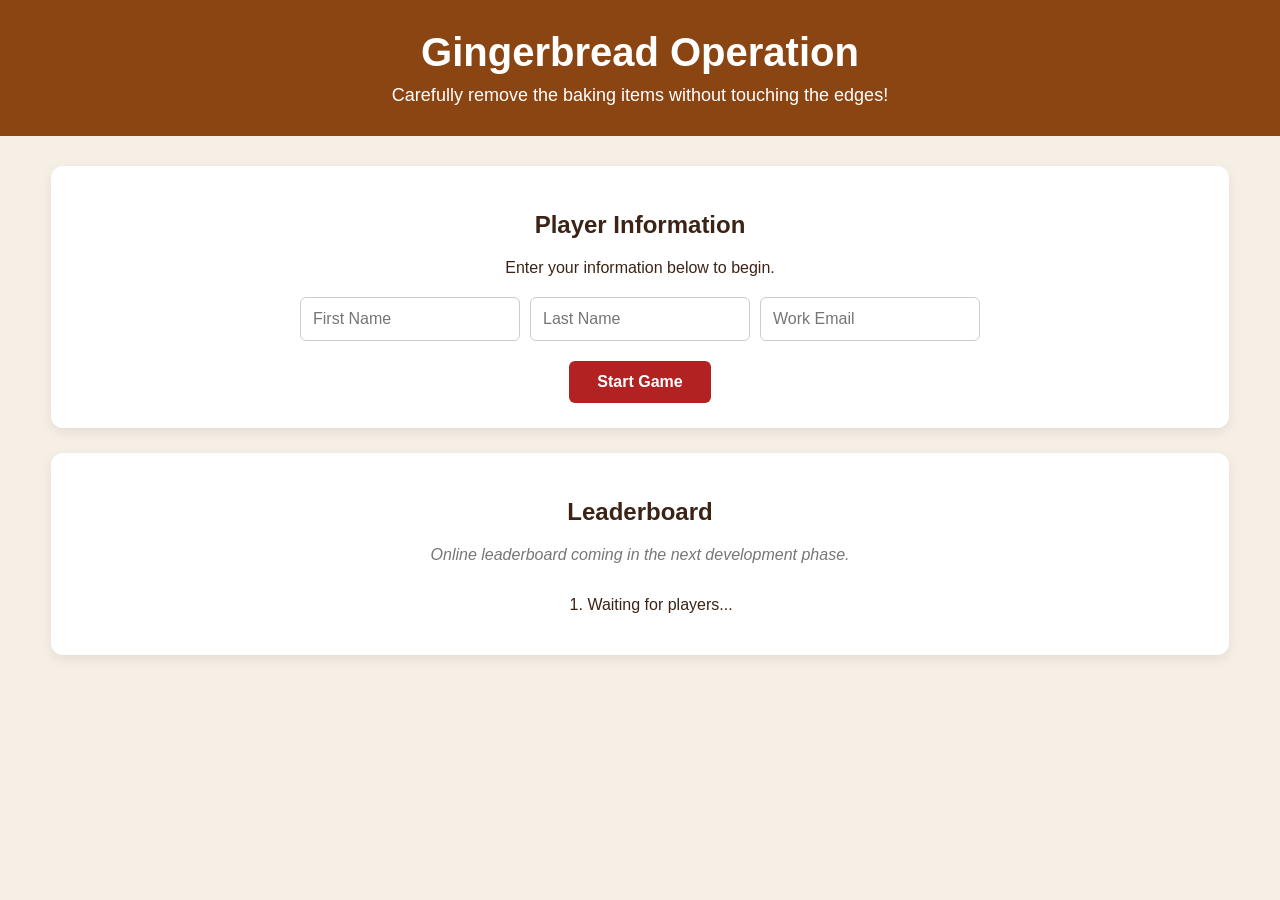
==== index.html @ 8aac6024 "Complete first working game object" ====
<!DOCTYPE html>
<html lang="en">

<head>
    <meta charset="UTF-8">
    <meta name="viewport" content="width=device-width, initial-scale=1.0">

    <title>Gingerbread Operation</title>

    <link rel="stylesheet" href="style.css">
</head>

<body>

    <header>
        <h1>Gingerbread Operation</h1>
        <p>
            Carefully remove the baking items without touching the edges!
        </p>
    </header>


    <main>

        <!-- =========================
             PLAYER INFORMATION
        ========================== -->

        <section id="player-section">

            <h2>Player Information</h2>

            <p>
                Enter your information below to begin.
            </p>

            <div class="player-fields">

                <input
                    type="text"
                    id="first-name"
                    placeholder="First Name"
                    autocomplete="given-name"
                >

                <input
                    type="text"
                    id="last-name"
                    placeholder="Last Name"
                    autocomplete="family-name"
                >

                <input
                    type="email"
                    id="work-email"
                    placeholder="Work Email"
                    autocomplete="email"
                >

            </div>

            <button id="start-button">
                Start Game
            </button>

        </section>



        <!-- =========================
             GAME
        ========================== -->

        <section id="game-section">

            <!-- PLAYER STATUS -->

            <div id="game-info">

                <p id="player-name-display"></p>

                <div class="game-stats">

                    <div class="stat-box">
                        <span class="stat-label">
                            Tickets
                        </span>

                        <span
                            id="ticket-count"
                            class="stat-number"
                        >
                            10
                        </span>
                    </div>


                    <div class="stat-box">
                        <span class="stat-label">
                            Objects Removed
                        </span>

                        <span
                            id="objects-removed-count"
                            class="stat-number"
                        >
                            0 / 3
                        </span>
                    </div>

                </div>

            </div>



            <!-- GAMEPLAY INSTRUCTIONS -->

            <div id="instructions">

                <h2>How to Play</h2>

                <p>
                    Use the tongs to carefully remove each baking item
                    from the gingerbread man.
                </p>

                <p>
                    Avoid touching the edges of the cavity.
                    If the tongs touch an edge, the gingerbread man's
                    nose will buzz and you will lose one ticket.
                </p>

                <p>
                    Once an item is completely removed from its cavity,
                    carry it to the
                    <strong>Removed Items tray</strong>
                    and release it there to complete the extraction.
                </p>

                <div class="instruction-reminder">
                    Remove the item
                    <span>→</span>
                    Move it to the tray
                    <span>→</span>
                    Release to score
                </div>

            </div>



            <!-- GAME BOARD -->

            <div id="game-board">

                <h2 class="game-board-title">
                    Game Board
                </h2>


                <!-- TONGS -->

                <div id="tongs">

                    <div
                        class="tong-arm tong-left"
                    ></div>

                    <div
                        class="tong-arm tong-right"
                    ></div>

                </div>



                <!-- GINGERBREAD MAN PLACEHOLDER -->

                <div id="gingerbread-placeholder">

                    <div id="gingerbread-nose"></div>

                    <span>
                        Gingerbread Man
                    </span>

                </div>



                <!-- FIRST CAVITY -->

                <div id="test-cavity">

                    <span>
                        Pull Up
                    </span>

                </div>



                <!-- FIRST OBJECT -->

                <div
                    id="test-object"
                    class="baking-object"
                >
                    Rolling Pin
                </div>



                <!-- REMOVED ITEMS TRAY -->

                <div id="drop-zone">

                    <h3>
                        Removed Items
                    </h3>

                    <p>
                        Safely extract an item first.
                    </p>

                </div>

            </div>

        </section>



        <!-- =========================
             LEADERBOARD PLACEHOLDER
        ========================== -->

        <section id="leaderboard-section">

            <h2>Leaderboard</h2>

            <p class="prototype-note">
                Online leaderboard coming in the next development phase.
            </p>

            <ol id="leaderboard">
                <li>Waiting for players...</li>
            </ol>

        </section>

    </main>


    <script src="script.js"></script>

</body>

</html>
---- style.css ----
/* ===================================
   GENERAL PAGE
=================================== */

* {
    box-sizing: border-box;
}

body {
    margin: 0;

    font-family:
        Arial,
        Helvetica,
        sans-serif;

    background-color: #f6efe5;

    color: #3b2416;
}


/* ===================================
   HEADER
=================================== */

header {
    text-align: center;

    padding: 30px 20px;

    background-color: #8b4513;

    color: white;
}

header h1 {
    margin: 0 0 10px;

    font-size: 40px;
}

header p {
    margin: 0;

    font-size: 18px;
}


/* ===================================
   MAIN LAYOUT
=================================== */

main {
    width: 92%;
    max-width: 1200px;

    margin: 30px auto;
}

section {
    margin-bottom: 25px;

    padding: 25px;

    background-color: white;

    border-radius: 12px;

    box-shadow:
        0 4px 12px
        rgba(0, 0, 0, 0.08);
}


/* ===================================
   PLAYER INFORMATION
=================================== */

#player-section {
    text-align: center;
}

.player-fields {
    display: flex;

    justify-content: center;

    flex-wrap: wrap;

    gap: 10px;

    margin-top: 20px;
}

#player-section input {
    width: 220px;

    padding: 12px;

    border:
        1px solid
        #cccccc;

    border-radius: 6px;

    font-size: 16px;
}

#start-button {
    margin-top: 20px;

    padding: 12px 28px;

    border: none;

    border-radius: 6px;

    background-color: #b22222;

    color: white;

    font-size: 16px;

    font-weight: bold;

    cursor: pointer;
}

#start-button:hover {
    background-color: #8b0000;
}


/* ===================================
   GAME SECTION
=================================== */

#game-section {
    display: none;

    text-align: center;
}


/* ===================================
   GAME INFO
=================================== */

#player-name-display {
    margin-top: 0;

    font-size: 20px;

    font-weight: bold;
}

.game-stats {
    display: flex;

    justify-content: center;

    gap: 20px;

    flex-wrap: wrap;

    margin: 20px 0;
}

.stat-box {
    min-width: 170px;

    padding: 15px 20px;

    background-color: #fffaf4;

    border:
        2px solid
        #e1c4a7;

    border-radius: 10px;
}

.stat-label {
    display: block;

    margin-bottom: 5px;

    font-size: 14px;

    font-weight: bold;

    text-transform: uppercase;
}

.stat-number {
    display: block;

    font-size: 28px;

    font-weight: bold;

    color: #b22222;
}


/* ===================================
   INSTRUCTIONS
=================================== */

#instructions {
    max-width: 850px;

    margin: 20px auto 30px;

    padding: 20px 25px;

    text-align: left;

    background-color: #f9f1e7;

    border-radius: 10px;

    border-left:
        5px solid
        #8b4513;
}

#instructions h2 {
    margin-top: 0;

    text-align: center;
}

#instructions p {
    line-height: 1.5;
}

.instruction-reminder {
    margin-top: 20px;

    padding: 14px;

    text-align: center;

    background-color: white;

    border:
        2px solid
        #c9a27c;

    border-radius: 8px;

    font-weight: bold;
}

.instruction-reminder span {
    display: inline-block;

    margin: 0 10px;

    color: #b22222;
}


/* ===================================
   GAME BOARD
=================================== */

#game-board {
    position: relative;

    width: 100%;

    min-height: 650px;

    overflow: hidden;

    padding: 20px;

    background-color: #fffaf4;

    border:
        3px dashed
        #c9a27c;

    border-radius: 12px;

    cursor: none;
}

.game-board-title {
    margin-top: 0;
}


/* ===================================
   GINGERBREAD PLACEHOLDER
=================================== */

#gingerbread-placeholder {
    position: absolute;

    width: 320px;
    height: 440px;

    left: 40%;
    top: 130px;

    transform:
        translateX(-50%);

    display: flex;

    align-items: center;
    justify-content: center;

    background-color: #c9793d;

    border-radius: 60px;

    color: white;

    font-weight: bold;

    z-index: 1;
}


/* ===================================
   GINGERBREAD NOSE
=================================== */

#gingerbread-nose {
    position: absolute;

    width: 28px;
    height: 28px;

    top: 65px;
    left: 50%;

    transform:
        translateX(-50%);

    background-color: #6e4425;

    border-radius: 50%;

    transition:
        background-color 0.15s ease,
        box-shadow 0.15s ease;
}

#gingerbread-nose.buzzing {
    background-color: red;

    box-shadow:
        0 0 10px red,
        0 0 25px red;
}


/* ===================================
   FIRST CAVITY
=================================== */

#test-cavity {
    position: absolute;

    width: 180px;
    height: 145px;

    left: 40%;
    top: 300px;

    transform:
        translateX(-50%);

    border-left:
        8px solid
        #6e4425;

    border-right:
        8px solid
        #6e4425;

    border-bottom:
        8px solid
        #6e4425;

    border-radius:
        0 0 35px 35px;

    pointer-events: none;

    z-index: 5;
}

#test-cavity span {
    position: absolute;

    width: 100%;

    top: -25px;
    left: 0;

    text-align: center;

    font-size: 12px;

    font-weight: bold;

    color: #8b4513;
}


/* ===================================
   BAKING OBJECT
=================================== */

.baking-object {
    position: absolute;

    width: 110px;
    height: 45px;

    left:
        calc(40% - 55px);

    top: 345px;

    display: flex;

    align-items: center;
    justify-content: center;

    background-color: #d8a15d;

    border:
        3px solid
        #6e4425;

    border-radius: 20px;

    font-size: 14px;

    font-weight: bold;

    cursor: none;

    user-select: none;

    touch-action: none;

    z-index: 10;
}


/* ===================================
   TONGS
=================================== */

#tongs {
    position: absolute;

    width: 55px;
    height: 75px;

    display: none;

    pointer-events: none;

    transform:
        translate(-50%, -88%);

    z-index: 50;
}

.tong-arm {
    position: absolute;

    top: 0;

    width: 7px;
    height: 70px;

    background-color: #555555;

    border-radius: 10px;

    transform-origin:
        top center;

    transition:
        transform 0.1s ease;
}


/* Tongs open normally */

.tong-left {
    left: 14px;

    transform:
        rotate(12deg);
}

.tong-right {
    right: 14px;

    transform:
        rotate(-12deg);
}


/* Tongs close while holding an item */

#tongs.closed .tong-left {
    transform:
        rotate(3deg);
}

#tongs.closed .tong-right {
    transform:
        rotate(-3deg);
}


/* ===================================
   REMOVED ITEMS TRAY
=================================== */

#drop-zone {
    position: absolute;

    width: 220px;
    height: 280px;

    right: 30px;
    top: 190px;

    padding: 20px;

    text-align: center;

    background-color: #f9f1e7;

    border:
        3px dashed
        #c9a27c;

    border-radius: 15px;

    z-index: 2;

    transition:
        border-color 0.2s ease,
        background-color 0.2s ease,
        box-shadow 0.2s ease;
}

#drop-zone h3 {
    margin-top: 0;

    color: #6e4425;
}

#drop-zone p {
    font-size: 14px;

    color: #8b6a50;
}


/* Object has safely escaped */

#drop-zone.ready {
    background-color: #edf7eb;

    border-color: #4f7c47;

    box-shadow:
        0 0 12px
        rgba(79, 124, 71, 0.25);
}


/* Object successfully placed */

#drop-zone.completed {
    background-color: #e7f4e4;

    border-style: solid;

    border-color: #4f7c47;
}


/* ===================================
   LEADERBOARD
=================================== */

#leaderboard-section {
    text-align: center;
}

#leaderboard {
    display: inline-block;

    text-align: left;
}

.prototype-note {
    color: #777777;

    font-style: italic;
}


/* ===================================
   SMALLER SCREENS
=================================== */

@media (max-width: 850px) {

    #game-board {
        min-height: 850px;
    }

    #gingerbread-placeholder {
        left: 50%;
    }

    #test-cavity {
        left: 50%;
    }

    .baking-object {
        left:
            calc(50% - 55px);
    }

    #drop-zone {
        width: 260px;
        height: 180px;

        top: 620px;
        right: auto;
        left: 50%;

        transform:
            translateX(-50%);
    }

}
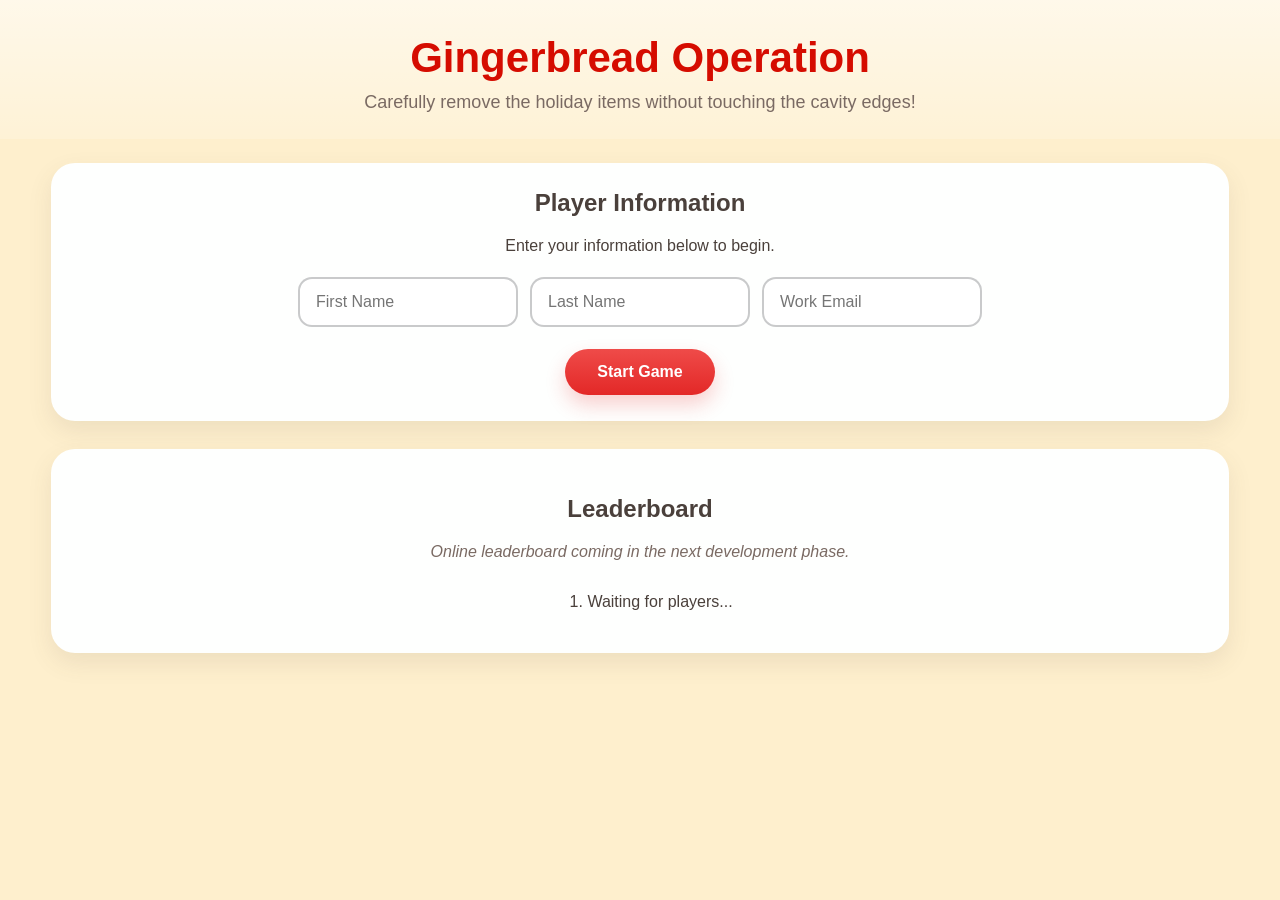
==== commit b77b926d: "Refine gingerbread board and preserve working extraction" ====
--- a/index.html
+++ b/index.html
@@ -3,85 +3,107 @@
 
 <head>
     <meta charset="UTF-8">
-    <meta name="viewport" content="width=device-width, initial-scale=1.0">
+
+    <meta
+        name="viewport"
+        content="width=device-width, initial-scale=1.0"
+    >
 
     <title>Gingerbread Operation</title>
 
-    <link rel="stylesheet" href="style.css">
+    <link
+        rel="stylesheet"
+        href="style.css"
+    >
 </head>
 
+
 <body>
 
-    <header>
-        <h1>Gingerbread Operation</h1>
+
+<header>
+
+    <h1>
+        Gingerbread Operation
+    </h1>
+
+    <p>
+        Carefully remove the holiday items without touching the cavity edges!
+    </p>
+
+</header>
+
+
+
+<main>
+
+
+    <section id="player-section">
+
+        <h2>
+            Player Information
+        </h2>
+
         <p>
-            Carefully remove the baking items without touching the edges!
+            Enter your information below to begin.
         </p>
-    </header>
-
-
-    <main>
-
-        <!-- =========================
-             PLAYER INFORMATION
-        ========================== -->
-
-        <section id="player-section">
-
-            <h2>Player Information</h2>
-
-            <p>
-                Enter your information below to begin.
-            </p>
-
-            <div class="player-fields">
-
-                <input
-                    type="text"
-                    id="first-name"
-                    placeholder="First Name"
-                    autocomplete="given-name"
-                >
-
-                <input
-                    type="text"
-                    id="last-name"
-                    placeholder="Last Name"
-                    autocomplete="family-name"
-                >
-
-                <input
-                    type="email"
-                    id="work-email"
-                    placeholder="Work Email"
-                    autocomplete="email"
-                >
+
+
+        <div class="player-fields">
+
+            <input
+                type="text"
+                id="first-name"
+                placeholder="First Name"
+                autocomplete="given-name"
+            >
+
+            <input
+                type="text"
+                id="last-name"
+                placeholder="Last Name"
+                autocomplete="family-name"
+            >
+
+            <input
+                type="email"
+                id="work-email"
+                placeholder="Work Email"
+                autocomplete="email"
+            >
+
+        </div>
+
+
+        <button id="start-button">
+            Start Game
+        </button>
+
+    </section>
+
+
+
+    <section id="game-section">
+
+
+        <div id="game-info">
+
+
+            <div class="info-card">
+
+                <p id="player-name-display"></p>
 
             </div>
 
-            <button id="start-button">
-                Start Game
-            </button>
-
-        </section>
-
-
-
-        <!-- =========================
-             GAME
-        ========================== -->
-
-        <section id="game-section">
-
-            <!-- PLAYER STATUS -->
-
-            <div id="game-info">
-
-                <p id="player-name-display"></p>
+
+
+            <div class="info-card">
 
                 <div class="game-stats">
 
+
                     <div class="stat-box">
+
                         <span class="stat-label">
                             Tickets
                         </span>
@@ -92,10 +114,13 @@
                         >
                             10
                         </span>
-                    </div>
+
+                    </div>
+
 
 
                     <div class="stat-box">
+
                         <span class="stat-label">
                             Objects Removed
                         </span>
@@ -104,9 +129,11 @@
                             id="objects-removed-count"
                             class="stat-number"
                         >
-                            0 / 3
+                            0 / 5
                         </span>
-                    </div>
+
+                    </div>
+
 
                 </div>
 
@@ -114,146 +141,959 @@
 
 
 
-            <!-- GAMEPLAY INSTRUCTIONS -->
-
-            <div id="instructions">
-
-                <h2>How to Play</h2>
+            <div
+                id="instructions"
+                class="info-card"
+            >
+
+                <h2>
+                    How to Play
+                </h2>
 
                 <p>
-                    Use the tongs to carefully remove each baking item
-                    from the gingerbread man.
+                    Grab an item with the tongs and carefully
+                    <strong>lift it upward</strong>
+                    out of its cavity.
                 </p>
 
                 <p>
-                    Avoid touching the edges of the cavity.
-                    If the tongs touch an edge, the gingerbread man's
-                    nose will buzz and you will lose one ticket.
+                    Keep the item centered while lifting.
+                    If you touch the cavity edge, the gingerbread man's
+                    nose will buzz and you will lose one gameplay ticket.
                 </p>
 
                 <p>
-                    Once an item is completely removed from its cavity,
-                    carry it to the
-                    <strong>Removed Items tray</strong>
-                    and release it there to complete the extraction.
+                    Once the item is safely extracted, carry it to the
+                    <strong>Removed Items Tray</strong>
+                    and release it there.
                 </p>
 
+
                 <div class="instruction-reminder">
-                    Remove the item
+
+                    Lift carefully
+
                     <span>→</span>
-                    Move it to the tray
+
+                    Clear the cavity
+
                     <span>→</span>
-                    Release to score
+
+                    Place on tray
+
                 </div>
 
+
+                <p class="participation-note">
+                    Everyone earns
+                    <strong>1 prize ticket</strong>
+                    just for playing!
+                </p>
+
             </div>
 
 
-
-            <!-- GAME BOARD -->
+        </div>
+
+
+
+        <div class="board-frame">
+
 
             <div id="game-board">
+
 
                 <h2 class="game-board-title">
                     Game Board
                 </h2>
 
 
-                <!-- TONGS -->
+
+                <div id="gingerbread-wrapper">
+
+
+                    <svg
+                        id="gingerbread-svg"
+                        viewBox="0 0 650 820"
+                        aria-hidden="true"
+                    >
+
+
+                        <defs>
+
+
+                            <linearGradient
+                                id="cookieGradient"
+                                x1="0"
+                                y1="0"
+                                x2="0"
+                                y2="1"
+                            >
+
+                                <stop
+                                    offset="0%"
+                                    stop-color="#D88A4B"
+                                ></stop>
+
+                                <stop
+                                    offset="100%"
+                                    stop-color="#CC7C41"
+                                ></stop>
+
+                            </linearGradient>
+
+
+
+                            <filter
+                                id="bodyShadow"
+                                x="-20%"
+                                y="-20%"
+                                width="140%"
+                                height="140%"
+                            >
+
+                                <feDropShadow
+                                    dx="0"
+                                    dy="7"
+                                    stdDeviation="7"
+                                    flood-color="#8C4C24"
+                                    flood-opacity="0.16"
+                                ></feDropShadow>
+
+                            </filter>
+
+
+
+                            <!-- CLEAN BODY SHAPE DEFINITION -->
+                            <path
+                                id="gingerbread-body-path"
+                                d="
+                                    M281.1 30.9
+                                    L250.8 45.4
+                                    L236.4 56.3
+                                    L223.2 69.6
+                                    L204.0 98.6
+                                    L197.0 115.4
+                                    L192.2 133.1
+                                    L189.6 151.9
+                                    L189.6 169.9
+                                    L194.4 200.0
+                                    L207.3 231.7
+                                    L218.7 249.0
+                                    L230.2 261.9
+                                    L229.1 266.2
+                                    L202.9 256.0
+                                    L134.2 216.5
+                                    L109.9 208.6
+                                    L90.7 207.5
+                                    L68.9 213.7
+                                    L52.7 225.5
+                                    L36.1 246.2
+                                    L27.2 267.0
+                                    L25.0 279.5
+                                    L27.2 305.0
+                                    L35.0 324.5
+                                    L46.4 341.4
+                                    L58.9 353.9
+                                    L82.6 370.7
+                                    L144.6 399.3
+                                    L161.2 408.7
+                                    L175.2 424.4
+                                    L180.7 440.4
+                                    L179.2 453.0
+                                    L171.1 472.9
+                                    L120.6 563.0
+                                    L98.1 615.1
+                                    L91.4 639.3
+                                    L88.1 663.2
+                                    L88.5 684.8
+                                    L92.5 706.3
+                                    L100.3 726.3
+                                    L111.0 742.7
+                                    L122.4 754.5
+                                    L144.2 770.1
+                                    L158.6 777.6
+                                    L174.8 782.7
+                                    L189.9 784.6
+                                    L212.8 783.0
+                                    L231.6 777.2
+                                    L249.0 765.8
+                                    L283.3 723.9
+                                    L320.2 668.3
+                                    L324.6 664.4
+                                    L331.3 663.2
+                                    L362.6 710.2
+                                    L386.6 741.9
+                                    L399.9 756.8
+                                    L420.6 772.1
+                                    L439.0 780.7
+                                    L456.0 784.2
+                                    L479.6 783.8
+                                    L497.7 779.5
+                                    L514.7 771.7
+                                    L526.8 763.1
+                                    L539.0 750.5
+                                    L546.8 739.2
+                                    L553.4 725.5
+                                    L558.9 707.1
+                                    L561.5 688.7
+                                    L561.2 667.9
+                                    L556.0 639.0
+                                    L544.6 605.3
+                                    L525.0 564.2
+                                    L476.3 477.2
+                                    L469.3 456.9
+                                    L470.0 442.8
+                                    L477.8 427.9
+                                    L497.7 410.3
+                                    L517.6 398.9
+                                    L576.7 371.9
+                                    L590.3 362.5
+                                    L604.3 348.4
+                                    L615.4 331.6
+                                    L623.2 310.0
+                                    L624.6 289.7
+                                    L621.7 273.2
+                                    L611.0 250.9
+                                    L592.9 230.6
+                                    L566.0 212.2
+                                    L544.6 207.1
+                                    L523.5 209.4
+                                    L503.6 216.5
+                                    L431.6 257.2
+                                    L443.5 238.4
+                                    L451.9 219.2
+                                    L457.5 198.8
+                                    L460.1 177.3
+                                    L459.3 155.8
+                                    L454.2 129.9
+                                    L448.6 114.7
+                                    L436.1 91.6
+                                    L422.0 73.9
+                                    L405.1 58.7
+                                    L381.1 41.8
+                                    L361.2 32.4
+                                    L341.2 27.0
+                                    L321.7 25.0
+                                    L301.4 26.2
+                                    Z
+                                "
+                            ></path>
+
+                        </defs>
+
+
+
+                        <!-- MAIN COOKIE BODY -->
+                        <use
+                            href="#gingerbread-body-path"
+                            class="cookie-body"
+                            filter="url(#bodyShadow)"
+                        ></use>
+
+
+
+                        <!-- ICING BORDER -->
+                        <use
+                            href="#gingerbread-body-path"
+                            class="cookie-icing-outline"
+                            transform="
+                                translate(325 410)
+                                scale(0.92)
+                                translate(-325 -410)
+                            "
+                        ></use>
+
+
+
+                        <!-- FACE -->
+                        <circle
+                            cx="300"
+                            cy="105"
+                            r="15"
+                            class="ginger-eye-shadow"
+                        ></circle>
+
+                        <circle
+                            cx="350"
+                            cy="105"
+                            r="15"
+                            class="ginger-eye-shadow"
+                        ></circle>
+
+
+                        <circle
+                            cx="298"
+                            cy="101"
+                            r="13"
+                            class="ginger-eye"
+                        ></circle>
+
+                        <circle
+                            cx="348"
+                            cy="101"
+                            r="13"
+                            class="ginger-eye"
+                        ></circle>
+
+
+
+                        <circle
+                            id="gingerbread-nose"
+                            cx="325"
+                            cy="144"
+                            r="17"
+                        ></circle>
+
+
+
+                        <g id="gingerbread-mouth">
+
+                            <path
+                                id="mouth-smile"
+                                class="mouth-path"
+                                d="
+                                    M290 178
+                                    C305 197 345 197 360 178
+                                "
+                            ></path>
+
+
+                            <path
+                                id="mouth-frown"
+                                class="mouth-path"
+                                d="
+                                    M290 194
+                                    C305 176 345 176 360 194
+                                "
+                            ></path>
+
+                        </g>
+
+
+                    </svg>
+
+
+
+                    <!-- SANTA HAT CAVITY -->
+                    <div class="cavity-slot hat-slot">
+
+                        <svg
+                            class="cavity-art"
+                            viewBox="0 0 1903 1265"
+                        >
+
+                            <path
+                                class="cavity-rim-shape"
+                                d="
+                                    M15 849
+                                    L35 941
+                                    L6 993
+                                    L2 1063
+                                    L25 1117
+                                    L72 1159
+                                    L316 1212
+                                    L702 1256
+                                    L1095 1263
+                                    L1347 1243
+                                    L1418 1173
+                                    L1425 1111
+                                    L1404 1057
+                                    L1450 970
+                                    L1494 1028
+                                    L1477 1085
+                                    L1498 1134
+                                    L1545 1160
+                                    L1594 1154
+                                    L1634 1206
+                                    L1694 1215
+                                    L1756 1154
+                                    L1805 1160
+                                    L1855 1131
+                                    L1873 1088
+                                    L1857 1028
+                                    L1902 960
+                                    L1880 897
+                                    L1819 869
+                                    L1813 820
+                                    L1784 784
+                                    L1725 772
+                                    L1676 801
+                                    L1626 771
+                                    L1534 474
+                                    L1450 327
+                                    L1353 208
+                                    L1168 67
+                                    L1059 22
+                                    L944 1
+                                    L816 9
+                                    L689 48
+                                    L558 119
+                                    L431 219
+                                    L241 450
+                                    L178 580
+                                    L132 736
+                                    L52 779
+                                    Z
+                                "
+                            ></path>
+
+                            <path
+                                class="cavity-depth-shape"
+                                d="
+                                    M15 849
+                                    L35 941
+                                    L6 993
+                                    L2 1063
+                                    L25 1117
+                                    L72 1159
+                                    L316 1212
+                                    L702 1256
+                                    L1095 1263
+                                    L1347 1243
+                                    L1418 1173
+                                    L1425 1111
+                                    L1404 1057
+                                    L1450 970
+                                    L1494 1028
+                                    L1477 1085
+                                    L1498 1134
+                                    L1545 1160
+                                    L1594 1154
+                                    L1634 1206
+                                    L1694 1215
+                                    L1756 1154
+                                    L1805 1160
+                                    L1855 1131
+                                    L1873 1088
+                                    L1857 1028
+                                    L1902 960
+                                    L1880 897
+                                    L1819 869
+                                    L1813 820
+                                    L1784 784
+                                    L1725 772
+                                    L1676 801
+                                    L1626 771
+                                    L1534 474
+                                    L1450 327
+                                    L1353 208
+                                    L1168 67
+                                    L1059 22
+                                    L944 1
+                                    L816 9
+                                    L689 48
+                                    L558 119
+                                    L431 219
+                                    L241 450
+                                    L178 580
+                                    L132 736
+                                    L52 779
+                                    Z
+                                "
+                            ></path>
+
+                        </svg>
+
+                    </div>
+
+
+
+                    <!-- PRESENT CAVITY -->
+                    <div class="cavity-slot present-slot">
+
+                        <svg
+                            class="cavity-art"
+                            viewBox="0 0 1555 1838"
+                        >
+
+                            <path
+                                class="cavity-rim-shape"
+                                d="
+                                    M260 52
+                                    L213 130
+                                    L258 282
+                                    L364 375
+                                    L540 442
+                                    L0 444
+                                    L0 770
+                                    L81 771
+                                    L81 1836
+                                    L1474 1836
+                                    L1474 771
+                                    L1554 770
+                                    L1554 443
+                                    L1015 442
+                                    L1181 381
+                                    L1280 304
+                                    L1339 190
+                                    L1328 81
+                                    L1249 24
+                                    L1156 0
+                                    L970 57
+                                    L836 206
+                                    L778 436
+                                    L729 226
+                                    L611 75
+                                    L432 0
+                                    Z
+                                "
+                            ></path>
+
+                            <path
+                                class="cavity-depth-shape"
+                                d="
+                                    M260 52
+                                    L213 130
+                                    L258 282
+                                    L364 375
+                                    L540 442
+                                    L0 444
+                                    L0 770
+                                    L81 771
+                                    L81 1836
+                                    L1474 1836
+                                    L1474 771
+                                    L1554 770
+                                    L1554 443
+                                    L1015 442
+                                    L1181 381
+                                    L1280 304
+                                    L1339 190
+                                    L1328 81
+                                    L1249 24
+                                    L1156 0
+                                    L970 57
+                                    L836 206
+                                    L778 436
+                                    L729 226
+                                    L611 75
+                                    L432 0
+                                    Z
+                                "
+                            ></path>
+
+                        </svg>
+
+                    </div>
+
+
+
+                    <!-- ROLLING PIN CAVITY -->
+                    <div class="cavity-slot rolling-slot">
+
+                        <svg
+                            class="cavity-art"
+                            viewBox="0 0 1672 1811"
+                        >
+
+                            <path
+                                class="cavity-rim-shape"
+                                d="
+                                    M1633 19
+                                    L1564 0
+                                    L1500 28
+                                    L1334 243
+                                    L1228 334
+                                    L1155 294
+                                    L1091 313
+                                    L276 1189
+                                    L238 1274
+                                    L297 1353
+                                    L223 1459
+                                    L19 1650
+                                    L0 1729
+                                    L30 1785
+                                    L116 1810
+                                    L189 1777
+                                    L325 1572
+                                    L441 1475
+                                    L504 1527
+                                    L560 1514
+                                    L1416 579
+                                    L1436 532
+                                    L1364 464
+                                    L1444 347
+                                    L1599 233
+                                    L1649 177
+                                    L1671 96
+                                    Z
+                                "
+                            ></path>
+
+                            <path
+                                class="cavity-depth-shape"
+                                d="
+                                    M1633 19
+                                    L1564 0
+                                    L1500 28
+                                    L1334 243
+                                    L1228 334
+                                    L1155 294
+                                    L1091 313
+                                    L276 1189
+                                    L238 1274
+                                    L297 1353
+                                    L223 1459
+                                    L19 1650
+                                    L0 1729
+                                    L30 1785
+                                    L116 1810
+                                    L189 1777
+                                    L325 1572
+                                    L441 1475
+                                    L504 1527
+                                    L560 1514
+                                    L1416 579
+                                    L1436 532
+                                    L1364 464
+                                    L1444 347
+                                    L1599 233
+                                    L1649 177
+                                    L1671 96
+                                    Z
+                                "
+                            ></path>
+
+                        </svg>
+
+                    </div>
+
+
+
+                    <!-- TREE CAVITY -->
+                    <div class="cavity-slot tree-slot">
+
+                        <svg
+                            class="cavity-art"
+                            viewBox="0 0 1311 1876"
+                        >
+
+                            <path
+                                class="cavity-rim-shape"
+                                d="
+                                    M860 0
+                                    L780 15
+                                    L682 72
+                                    L303 354
+                                    L271 426
+                                    L290 494
+                                    L338 527
+                                    L436 542
+                                    L464 570
+                                    L120 849
+                                    L41 935
+                                    L26 1054
+                                    L57 1089
+                                    L284 1174
+                                    L26 1414
+                                    L0 1510
+                                    L10 1570
+                                    L68 1604
+                                    L387 1696
+                                    L390 1804
+                                    L406 1820
+                                    L692 1875
+                                    L721 1865
+                                    L762 1766
+                                    L1016 1787
+                                    L1122 1767
+                                    L1152 1620
+                                    L1000 1311
+                                    L1254 1309
+                                    L1286 1280
+                                    L1310 1197
+                                    L1257 1037
+                                    L1050 680
+                                    L1082 664
+                                    L1189 686
+                                    L1250 672
+                                    L1286 605
+                                    L1272 522
+                                    L988 82
+                                    L926 23
+                                    Z
+                                "
+                            ></path>
+
+                            <path
+                                class="cavity-depth-shape"
+                                d="
+                                    M860 0
+                                    L780 15
+                                    L682 72
+                                    L303 354
+                                    L271 426
+                                    L290 494
+                                    L338 527
+                                    L436 542
+                                    L464 570
+                                    L120 849
+                                    L41 935
+                                    L26 1054
+                                    L57 1089
+                                    L284 1174
+                                    L26 1414
+                                    L0 1510
+                                    L10 1570
+                                    L68 1604
+                                    L387 1696
+                                    L390 1804
+                                    L406 1820
+                                    L692 1875
+                                    L721 1865
+                                    L762 1766
+                                    L1016 1787
+                                    L1122 1767
+                                    L1152 1620
+                                    L1000 1311
+                                    L1254 1309
+                                    L1286 1280
+                                    L1310 1197
+                                    L1257 1037
+                                    L1050 680
+                                    L1082 664
+                                    L1189 686
+                                    L1250 672
+                                    L1286 605
+                                    L1272 522
+                                    L988 82
+                                    L926 23
+                                    Z
+                                "
+                            ></path>
+
+                        </svg>
+
+                    </div>
+
+
+
+                    <!-- WHISK CAVITY -->
+                    <div class="cavity-slot whisk-slot">
+
+                        <svg
+                            class="cavity-art"
+                            viewBox="0 0 1708 1708"
+                        >
+
+                            <path
+                                class="cavity-rim-shape"
+                                d="
+                                    M1671 28
+                                    L1609 0
+                                    L1532 20
+                                    L853 697
+                                    L862 710
+                                    L73 1225
+                                    L15 1323
+                                    L0 1442
+                                    L36 1560
+                                    L99 1637
+                                    L191 1691
+                                    L309 1707
+                                    L408 1682
+                                    L497 1619
+                                    L996 846
+                                    L1010 853
+                                    L1686 176
+                                    L1707 99
+                                    Z
+                                "
+                            ></path>
+
+                            <path
+                                class="cavity-depth-shape"
+                                d="
+                                    M1671 28
+                                    L1609 0
+                                    L1532 20
+                                    L853 697
+                                    L862 710
+                                    L73 1225
+                                    L15 1323
+                                    L0 1442
+                                    L36 1560
+                                    L99 1637
+                                    L191 1691
+                                    L309 1707
+                                    L408 1682
+                                    L497 1619
+                                    L996 846
+                                    L1010 853
+                                    L1686 176
+                                    L1707 99
+                                    Z
+                                "
+                            ></path>
+
+                        </svg>
+
+                    </div>
+
+
+
+                    <!-- OBJECTS -->
+                    <div
+                        id="santa-hat"
+                        class="baking-object santa-hat"
+                        data-name="Santa Hat"
+                        data-lift="48"
+                        data-tolerance="20"
+                    >
+
+                        <img
+                            class="object-art hat-art"
+                            src="images/santa-hat.png"
+                            alt="Santa Hat"
+                            draggable="false"
+                        >
+
+                    </div>
+
+
+
+                    <div
+                        id="present"
+                        class="baking-object present"
+                        data-name="Present"
+                        data-lift="55"
+                        data-tolerance="19"
+                    >
+
+                        <img
+                            class="object-art present-art"
+                            src="images/present.png"
+                            alt="Present"
+                            draggable="false"
+                        >
+
+                    </div>
+
+
+
+                    <div
+                        id="rolling-pin"
+                        class="baking-object rolling-pin"
+                        data-name="Rolling Pin"
+                        data-lift="45"
+                        data-tolerance="24"
+                    >
+
+                        <img
+                            class="object-art rolling-art"
+                            src="images/rolling-pin.png"
+                            alt="Rolling Pin"
+                            draggable="false"
+                        >
+
+                    </div>
+
+
+
+                    <div
+                        id="cookie-cutter"
+                        class="baking-object cookie-cutter"
+                        data-name="Cookie Cutter"
+                        data-lift="58"
+                        data-tolerance="19"
+                    >
+
+                        <img
+                            class="object-art tree-art"
+                            src="images/cookie-cutter.png"
+                            alt="Cookie Cutter"
+                            draggable="false"
+                        >
+
+                    </div>
+
+
+
+                    <div
+                        id="whisk"
+                        class="baking-object whisk"
+                        data-name="Whisk"
+                        data-lift="60"
+                        data-tolerance="18"
+                    >
+
+                        <img
+                            class="object-art whisk-art"
+                            src="images/whisk.png"
+                            alt="Whisk"
+                            draggable="false"
+                        >
+
+                    </div>
+
+
+                </div>
+
+
+
+                <div id="drop-zone">
+
+                    <div class="tray-inner">
+
+                        <h3>
+                            Removed Items Tray
+                        </h3>
+
+                        <p>
+                            Safely extract an item first.
+                        </p>
+
+                    </div>
+
+                </div>
+
+
 
                 <div id="tongs">
 
-                    <div
-                        class="tong-arm tong-left"
-                    ></div>
-
-                    <div
-                        class="tong-arm tong-right"
-                    ></div>
+                    <div class="tong-arm tong-left"></div>
+
+                    <div class="tong-arm tong-right"></div>
 
                 </div>
 
 
-
-                <!-- GINGERBREAD MAN PLACEHOLDER -->
-
-                <div id="gingerbread-placeholder">
-
-                    <div id="gingerbread-nose"></div>
-
-                    <span>
-                        Gingerbread Man
-                    </span>
-
-                </div>
-
-
-
-                <!-- FIRST CAVITY -->
-
-                <div id="test-cavity">
-
-                    <span>
-                        Pull Up
-                    </span>
-
-                </div>
-
-
-
-                <!-- FIRST OBJECT -->
-
-                <div
-                    id="test-object"
-                    class="baking-object"
-                >
-                    Rolling Pin
-                </div>
-
-
-
-                <!-- REMOVED ITEMS TRAY -->
-
-                <div id="drop-zone">
-
-                    <h3>
-                        Removed Items
-                    </h3>
-
-                    <p>
-                        Safely extract an item first.
-                    </p>
-
-                </div>
-
             </div>
 
-        </section>
-
-
-
-        <!-- =========================
-             LEADERBOARD PLACEHOLDER
-        ========================== -->
-
-        <section id="leaderboard-section">
-
-            <h2>Leaderboard</h2>
-
-            <p class="prototype-note">
-                Online leaderboard coming in the next development phase.
-            </p>
-
-            <ol id="leaderboard">
-                <li>Waiting for players...</li>
-            </ol>
-
-        </section>
-
-    </main>
-
-
-    <script src="script.js"></script>
+
+        </div>
+
+    </section>
+
+
+
+    <section id="leaderboard-section">
+
+        <h2>
+            Leaderboard
+        </h2>
+
+        <p class="prototype-note">
+            Online leaderboard coming in the next development phase.
+        </p>
+
+        <ol id="leaderboard">
+
+            <li>
+                Waiting for players...
+            </li>
+
+        </ol>
+
+    </section>
+
+
+</main>
+
+
+<script src="script.js"></script>
+
 
 </body>
 
--- a/style.css
+++ b/style.css
@@ -1,6 +1,22 @@
-/* ===================================
-   GENERAL PAGE
-=================================== */
+:root {
+    --page-bg: #FEEFCD;
+    --white: #FEFFFE;
+    --red: #E32827;
+    --deep-red: #D50C00;
+    --green: #006B35;
+    --deep-green: #004420;
+    --gingerbread: #CC7C41;
+    --gingerbread-dark: #B2561F;
+    --icing: #FEEFCD;
+    --cavity-rim: #F3E5C5;
+    --cavity-wall: #9B5538;
+    --cavity-dark: #681A1E;
+    --tray-light: #EBECEB;
+    --tray-mid: #C4C5C6;
+    --tray-dark: #A2A6A8;
+    --text-main: #4A403B;
+    --text-soft: #7A6A63;
+}
 
 * {
     box-sizing: border-box;
@@ -8,228 +24,161 @@
 
 body {
     margin: 0;
-
-    font-family:
-        Arial,
-        Helvetica,
-        sans-serif;
-
-    background-color: #f6efe5;
-
-    color: #3b2416;
-}
-
-
-/* ===================================
-   HEADER
-=================================== */
+    font-family: Arial, Helvetica, sans-serif;
+    background-color: var(--page-bg);
+    color: var(--text-main);
+}
+
+img {
+    display: block;
+}
 
 header {
+    padding: 34px 20px 26px;
     text-align: center;
-
-    padding: 30px 20px;
-
-    background-color: #8b4513;
-
-    color: white;
+    background:
+        linear-gradient(
+            180deg,
+            rgba(255, 255, 255, 0.58),
+            rgba(255, 255, 255, 0.18)
+        );
 }
 
 header h1 {
     margin: 0 0 10px;
-
-    font-size: 40px;
+    font-size: 42px;
+    color: var(--deep-red);
 }
 
 header p {
     margin: 0;
-
     font-size: 18px;
-}
-
-
-/* ===================================
-   MAIN LAYOUT
-=================================== */
+    color: var(--text-soft);
+}
 
 main {
     width: 92%;
-    max-width: 1200px;
-
-    margin: 30px auto;
+    max-width: 1380px;
+    margin: 24px auto 40px;
 }
 
 section {
-    margin-bottom: 25px;
-
-    padding: 25px;
-
-    background-color: white;
-
-    border-radius: 12px;
-
-    box-shadow:
-        0 4px 12px
-        rgba(0, 0, 0, 0.08);
-}
-
-
-/* ===================================
-   PLAYER INFORMATION
-=================================== */
+    margin-bottom: 28px;
+    padding: 26px;
+    background-color: var(--white);
+    border-radius: 24px;
+    box-shadow: 0 10px 24px rgba(89, 74, 66, 0.10);
+}
 
 #player-section {
     text-align: center;
 }
 
+#player-section h2 {
+    margin-top: 0;
+}
+
 .player-fields {
     display: flex;
-
     justify-content: center;
-
     flex-wrap: wrap;
-
-    gap: 10px;
-
-    margin-top: 20px;
+    gap: 12px;
+    margin-top: 22px;
 }
 
 #player-section input {
     width: 220px;
-
-    padding: 12px;
-
-    border:
-        1px solid
-        #cccccc;
-
-    border-radius: 6px;
-
+    padding: 14px 16px;
+    border: 2px solid rgba(196, 197, 198, 0.9);
+    border-radius: 14px;
+    background-color: #ffffff;
     font-size: 16px;
+    outline: none;
+}
+
+#player-section input:focus {
+    border-color: var(--red);
+    box-shadow: 0 0 0 4px rgba(227, 40, 39, 0.12);
 }
 
 #start-button {
-    margin-top: 20px;
-
-    padding: 12px 28px;
-
+    margin-top: 22px;
+    padding: 14px 32px;
     border: none;
-
-    border-radius: 6px;
-
-    background-color: #b22222;
-
+    border-radius: 999px;
+    background: linear-gradient(180deg, #EF4B49, var(--red));
     color: white;
-
     font-size: 16px;
-
     font-weight: bold;
-
     cursor: pointer;
-}
-
-#start-button:hover {
-    background-color: #8b0000;
-}
-
-
-/* ===================================
-   GAME SECTION
-=================================== */
+    box-shadow: 0 10px 20px rgba(227, 40, 39, 0.22);
+}
 
 #game-section {
     display: none;
-
-    text-align: center;
-}
-
-
-/* ===================================
-   GAME INFO
-=================================== */
+}
+
+#game-info {
+    display: grid;
+    grid-template-columns: 1fr 1fr 1.35fr;
+    gap: 18px;
+    margin-bottom: 24px;
+}
+
+.info-card {
+    padding: 22px;
+    background:
+        linear-gradient(
+            180deg,
+            rgba(255, 255, 255, 0.98),
+            rgba(255, 255, 255, 0.90)
+        );
+    border-radius: 22px;
+    box-shadow: 0 8px 18px rgba(89, 74, 66, 0.06);
+}
 
 #player-name-display {
-    margin-top: 0;
-
-    font-size: 20px;
-
+    margin: 0;
+    font-size: 22px;
     font-weight: bold;
+    color: var(--deep-red);
 }
 
 .game-stats {
     display: flex;
-
     justify-content: center;
-
-    gap: 20px;
-
     flex-wrap: wrap;
-
-    margin: 20px 0;
+    gap: 14px;
 }
 
 .stat-box {
-    min-width: 170px;
-
-    padding: 15px 20px;
-
-    background-color: #fffaf4;
-
-    border:
-        2px solid
-        #e1c4a7;
-
-    border-radius: 10px;
+    min-width: 150px;
+    padding: 16px 18px;
+    border: 2px solid rgba(196, 197, 198, 0.75);
+    border-radius: 18px;
+    text-align: center;
+    background-color: white;
 }
 
 .stat-label {
     display: block;
-
-    margin-bottom: 5px;
-
-    font-size: 14px;
-
+    margin-bottom: 6px;
+    color: var(--text-soft);
+    font-size: 13px;
     font-weight: bold;
-
     text-transform: uppercase;
 }
 
 .stat-number {
     display: block;
-
+    color: var(--deep-red);
     font-size: 28px;
-
     font-weight: bold;
-
-    color: #b22222;
-}
-
-
-/* ===================================
-   INSTRUCTIONS
-=================================== */
-
-#instructions {
-    max-width: 850px;
-
-    margin: 20px auto 30px;
-
-    padding: 20px 25px;
-
-    text-align: left;
-
-    background-color: #f9f1e7;
-
-    border-radius: 10px;
-
-    border-left:
-        5px solid
-        #8b4513;
 }
 
 #instructions h2 {
     margin-top: 0;
-
-    text-align: center;
+    color: var(--deep-red);
 }
 
 #instructions p {
@@ -237,369 +186,427 @@
 }
 
 .instruction-reminder {
-    margin-top: 20px;
-
+    margin-top: 16px;
     padding: 14px;
-
+    border: 2px solid rgba(196, 197, 198, 0.7);
+    border-radius: 16px;
     text-align: center;
-
+    font-weight: bold;
     background-color: white;
-
-    border:
-        2px solid
-        #c9a27c;
-
-    border-radius: 8px;
-
-    font-weight: bold;
 }
 
 .instruction-reminder span {
     display: inline-block;
-
     margin: 0 10px;
-
-    color: #b22222;
-}
-
-
-/* ===================================
-   GAME BOARD
-=================================== */
+    color: var(--red);
+}
+
+.participation-note {
+    color: var(--deep-green);
+    font-weight: bold;
+}
+
+.board-frame {
+    padding: 18px;
+    border-radius: 34px;
+    background:
+        repeating-linear-gradient(
+            135deg,
+            var(--red) 0 28px,
+            #FEFFFE 28px 56px
+        );
+    box-shadow: 0 15px 28px rgba(89, 74, 66, 0.10);
+}
 
 #game-board {
     position: relative;
-
     width: 100%;
-
-    min-height: 650px;
-
+    min-height: 930px;
     overflow: hidden;
-
+    padding: 26px;
+    border-radius: 24px;
+    background:
+        linear-gradient(
+            180deg,
+            #FFFFFF,
+            #FCFCFB
+        );
+    cursor: none;
+}
+
+.game-board-title {
+    margin: 0;
+    color: #7D614C;
+    font-size: 20px;
+}
+
+#gingerbread-wrapper {
+    position: absolute;
+    left: 55px;
+    top: 65px;
+    width: 650px;
+    height: 820px;
+}
+
+#gingerbread-svg {
+    position: absolute;
+    inset: 0;
+    width: 650px;
+    height: 820px;
+    pointer-events: none;
+    z-index: 1;
+}
+
+.cookie-body {
+    fill: url(#cookieGradient);
+    stroke: var(--gingerbread-dark);
+    stroke-width: 18;
+    stroke-linejoin: round;
+}
+
+.cookie-icing-outline {
+    fill: none;
+    stroke: var(--icing);
+    stroke-width: 10;
+    stroke-linecap: round;
+    stroke-linejoin: round;
+}
+
+.ginger-eye-shadow {
+    fill: rgba(178, 86, 31, 0.30);
+}
+
+.ginger-eye {
+    fill: var(--icing);
+    stroke: #D4B977;
+    stroke-width: 2;
+}
+
+#gingerbread-nose {
+    fill: #EF2B24;
+    stroke: #B81A18;
+    stroke-width: 3;
+    transform-box: fill-box;
+    transform-origin: center;
+    transition: transform 0.15s ease, filter 0.15s ease;
+}
+
+#gingerbread-nose.buzzing {
+    transform: scale(1.12);
+    filter:
+        drop-shadow(0 0 7px rgba(255, 42, 37, 0.8))
+        drop-shadow(0 0 17px rgba(255, 42, 37, 0.55));
+}
+
+.mouth-path {
+    fill: none;
+    stroke: var(--icing);
+    stroke-width: 9;
+    stroke-linecap: round;
+}
+
+#mouth-frown {
+    opacity: 0;
+}
+
+#gingerbread-mouth.buzzing #mouth-smile {
+    opacity: 0;
+}
+
+#gingerbread-mouth.buzzing #mouth-frown {
+    opacity: 1;
+}
+
+.cavity-slot {
+    position: absolute;
+    pointer-events: none;
+    z-index: 3;
+}
+
+.cavity-art {
+    width: 100%;
+    height: 100%;
+    overflow: visible;
+}
+
+.cavity-rim-shape {
+    fill: var(--cavity-wall);
+    stroke: var(--cavity-rim);
+    stroke-width: 10px;
+    stroke-linejoin: round;
+    stroke-linecap: round;
+    vector-effect: non-scaling-stroke;
+    filter:
+        drop-shadow(
+            0 3px 2px rgba(70, 28, 26, 0.28)
+        );
+}
+
+.cavity-depth-shape {
+    fill: var(--cavity-dark);
+    stroke: #80402F;
+    stroke-width: 4px;
+    stroke-linejoin: round;
+    stroke-linecap: round;
+    vector-effect: non-scaling-stroke;
+    transform-box: fill-box;
+    transform-origin: center;
+    transform:
+        translate(3px, 4px)
+        scale(0.85);
+}
+
+/* CAVITIES - SLIGHTLY WIDER THAN OBJECTS */
+.hat-slot {
+    left: 128px;
+    top: 273px;
+    width: 142px;
+    height: 99px;
+}
+
+.present-slot {
+    left: 376px;
+    top: 276px;
+    width: 130px;
+    height: 150px;
+}
+
+.rolling-slot {
+    left: 261px;
+    top: 420px;
+    width: 130px;
+    height: 140px;
+}
+
+.tree-slot {
+    left: 140px;
+    top: 555px;
+    width: 130px;
+    height: 177px;
+}
+
+.whisk-slot {
+    left: 395px;
+    top: 565px;
+    width: 125px;
+    height: 125px;
+}
+
+/* OBJECT POSITIONS */
+.santa-hat {
+    left: 135px;
+    top: 280px;
+    width: 128px;
+    height: 85px;
+}
+
+.present {
+    left: 385px;
+    top: 285px;
+    width: 112px;
+    height: 132px;
+}
+
+.rolling-pin {
+    left: 270px;
+    top: 430px;
+    width: 112px;
+    height: 121px;
+}
+
+.cookie-cutter {
+    left: 150px;
+    top: 565px;
+    width: 110px;
+    height: 157px;
+}
+
+.whisk {
+    left: 405px;
+    top: 575px;
+    width: 105px;
+    height: 105px;
+}
+
+.baking-object {
+    position: absolute;
+    cursor: none;
+    user-select: none;
+    touch-action: none;
+    overflow: visible;
+    z-index: 10;
+}
+
+.object-art {
+    position: absolute;
+    max-width: none;
+    pointer-events: none;
+    filter:
+        drop-shadow(
+            0 2px 3px rgba(89, 74, 66, 0.12)
+        );
+    transition: filter 0.15s ease;
+}
+
+.hat-art {
+    width: 134.5px;
+    height: 134.5px;
+    left: -3.2px;
+    top: -24.8px;
+}
+
+.present-art {
+    width: 144.1px;
+    height: 144.1px;
+    left: -16px;
+    top: -6.4px;
+}
+
+.rolling-art {
+    width: 134px;
+    height: 134px;
+    left: -12.6px;
+    top: -5.1px;
+}
+
+.tree-art {
+    width: 167.8px;
+    height: 167.8px;
+    left: -28.9px;
+    top: -5.2px;
+}
+
+.whisk-art {
+    width: 123px;
+    height: 123px;
+    left: -7.4px;
+    top: -7.1px;
+}
+
+.baking-object.lifting .object-art {
+    filter:
+        drop-shadow(
+            0 7px 8px rgba(89, 74, 66, 0.20)
+        );
+}
+
+.baking-object.extracted .object-art {
+    filter:
+        drop-shadow(
+            0 8px 9px rgba(89, 74, 66, 0.18)
+        );
+}
+
+#drop-zone {
+    position: absolute;
+    right: 50px;
+    top: 190px;
+    width: 305px;
+    height: 405px;
+    padding: 15px;
+    border-radius: 32px;
+    background:
+        linear-gradient(
+            180deg,
+            #F4F5F4,
+            var(--tray-mid)
+        );
+    box-shadow:
+        0 10px 18px rgba(89, 74, 66, 0.10),
+        inset 0 2px 0 rgba(255, 255, 255, 0.85),
+        inset 0 -6px 10px rgba(162, 166, 168, 0.34);
+    z-index: 3;
+}
+
+.tray-inner {
+    position: relative;
+    width: 100%;
+    height: 100%;
     padding: 20px;
-
-    background-color: #fffaf4;
-
-    border:
-        3px dashed
-        #c9a27c;
-
-    border-radius: 12px;
-
-    cursor: none;
-}
-
-.game-board-title {
-    margin-top: 0;
-}
-
-
-/* ===================================
-   GINGERBREAD PLACEHOLDER
-=================================== */
-
-#gingerbread-placeholder {
-    position: absolute;
-
-    width: 320px;
-    height: 440px;
-
-    left: 40%;
-    top: 130px;
-
-    transform:
-        translateX(-50%);
-
-    display: flex;
-
-    align-items: center;
-    justify-content: center;
-
-    background-color: #c9793d;
-
-    border-radius: 60px;
-
-    color: white;
-
-    font-weight: bold;
-
-    z-index: 1;
-}
-
-
-/* ===================================
-   GINGERBREAD NOSE
-=================================== */
-
-#gingerbread-nose {
-    position: absolute;
-
-    width: 28px;
-    height: 28px;
-
-    top: 65px;
-    left: 50%;
-
-    transform:
-        translateX(-50%);
-
-    background-color: #6e4425;
-
-    border-radius: 50%;
-
-    transition:
-        background-color 0.15s ease,
-        box-shadow 0.15s ease;
-}
-
-#gingerbread-nose.buzzing {
-    background-color: red;
-
+    border-radius: 26px;
+    background:
+        linear-gradient(
+            180deg,
+            rgba(255, 255, 255, 0.96),
+            rgba(235, 236, 235, 0.98)
+        );
     box-shadow:
-        0 0 10px red,
-        0 0 25px red;
-}
-
-
-/* ===================================
-   FIRST CAVITY
-=================================== */
-
-#test-cavity {
-    position: absolute;
-
-    width: 180px;
-    height: 145px;
-
-    left: 40%;
-    top: 300px;
-
-    transform:
-        translateX(-50%);
-
-    border-left:
-        8px solid
-        #6e4425;
-
-    border-right:
-        8px solid
-        #6e4425;
-
-    border-bottom:
-        8px solid
-        #6e4425;
-
-    border-radius:
-        0 0 35px 35px;
-
+        inset 0 12px 16px rgba(255, 255, 255, 0.55),
+        inset 0 -8px 14px rgba(162, 166, 168, 0.18);
+}
+
+#drop-zone h3 {
+    margin: 0;
+    text-align: center;
+    font-size: 19px;
+}
+
+#drop-zone p {
+    position: absolute;
+    left: 18px;
+    right: 18px;
+    bottom: 18px;
+    margin: 0;
+    text-align: center;
+    color: var(--text-soft);
+    font-size: 14px;
+}
+
+#drop-zone.ready {
+    box-shadow:
+        0 12px 22px rgba(0, 107, 53, 0.18),
+        inset 0 2px 0 rgba(255, 255, 255, 0.85);
+}
+
+#drop-zone.ready .tray-inner {
+    box-shadow:
+        inset 0 0 0 3px rgba(0, 107, 53, 0.18),
+        inset 0 12px 16px rgba(255, 255, 255, 0.55);
+}
+
+#tongs {
+    position: absolute;
+    display: none;
+    width: 58px;
+    height: 82px;
     pointer-events: none;
-
-    z-index: 5;
-}
-
-#test-cavity span {
-    position: absolute;
-
-    width: 100%;
-
-    top: -25px;
-    left: 0;
-
-    text-align: center;
-
-    font-size: 12px;
-
-    font-weight: bold;
-
-    color: #8b4513;
-}
-
-
-/* ===================================
-   BAKING OBJECT
-=================================== */
-
-.baking-object {
-    position: absolute;
-
-    width: 110px;
-    height: 45px;
-
-    left:
-        calc(40% - 55px);
-
-    top: 345px;
-
-    display: flex;
-
-    align-items: center;
-    justify-content: center;
-
-    background-color: #d8a15d;
-
-    border:
-        3px solid
-        #6e4425;
-
-    border-radius: 20px;
-
-    font-size: 14px;
-
-    font-weight: bold;
-
-    cursor: none;
-
-    user-select: none;
-
-    touch-action: none;
-
-    z-index: 10;
-}
-
-
-/* ===================================
-   TONGS
-=================================== */
-
-#tongs {
-    position: absolute;
-
-    width: 55px;
-    height: 75px;
-
-    display: none;
-
-    pointer-events: none;
-
-    transform:
-        translate(-50%, -88%);
-
+    transform: translate(-50%, -86%);
     z-index: 50;
 }
 
 .tong-arm {
     position: absolute;
-
     top: 0;
-
-    width: 7px;
-    height: 70px;
-
-    background-color: #555555;
-
-    border-radius: 10px;
-
-    transform-origin:
-        top center;
-
-    transition:
-        transform 0.1s ease;
-}
-
-
-/* Tongs open normally */
+    width: 8px;
+    height: 78px;
+    border-radius: 999px;
+    background:
+        linear-gradient(
+            180deg,
+            #A5A5A5,
+            #5C5C5C
+        );
+    transform-origin: top center;
+    transition: transform 0.08s ease;
+}
 
 .tong-left {
-    left: 14px;
-
-    transform:
-        rotate(12deg);
+    left: 15px;
+    transform: rotate(14deg);
 }
 
 .tong-right {
-    right: 14px;
-
-    transform:
-        rotate(-12deg);
-}
-
-
-/* Tongs close while holding an item */
+    right: 15px;
+    transform: rotate(-14deg);
+}
 
 #tongs.closed .tong-left {
-    transform:
-        rotate(3deg);
+    transform: rotate(4deg);
 }
 
 #tongs.closed .tong-right {
-    transform:
-        rotate(-3deg);
-}
-
-
-/* ===================================
-   REMOVED ITEMS TRAY
-=================================== */
-
-#drop-zone {
-    position: absolute;
-
-    width: 220px;
-    height: 280px;
-
-    right: 30px;
-    top: 190px;
-
-    padding: 20px;
-
-    text-align: center;
-
-    background-color: #f9f1e7;
-
-    border:
-        3px dashed
-        #c9a27c;
-
-    border-radius: 15px;
-
-    z-index: 2;
-
-    transition:
-        border-color 0.2s ease,
-        background-color 0.2s ease,
-        box-shadow 0.2s ease;
-}
-
-#drop-zone h3 {
-    margin-top: 0;
-
-    color: #6e4425;
-}
-
-#drop-zone p {
-    font-size: 14px;
-
-    color: #8b6a50;
-}
-
-
-/* Object has safely escaped */
-
-#drop-zone.ready {
-    background-color: #edf7eb;
-
-    border-color: #4f7c47;
-
-    box-shadow:
-        0 0 12px
-        rgba(79, 124, 71, 0.25);
-}
-
-
-/* Object successfully placed */
-
-#drop-zone.completed {
-    background-color: #e7f4e4;
-
-    border-style: solid;
-
-    border-color: #4f7c47;
-}
-
-
-/* ===================================
-   LEADERBOARD
-=================================== */
+    transform: rotate(-4deg);
+}
 
 #leaderboard-section {
     text-align: center;
@@ -607,50 +614,32 @@
 
 #leaderboard {
     display: inline-block;
-
     text-align: left;
 }
 
 .prototype-note {
-    color: #777777;
-
+    color: var(--text-soft);
     font-style: italic;
 }
 
-
-/* ===================================
-   SMALLER SCREENS
-=================================== */
-
-@media (max-width: 850px) {
+@media (max-width: 1120px) {
+    #game-info {
+        grid-template-columns: 1fr;
+    }
 
     #game-board {
-        min-height: 850px;
+        min-height: 1420px;
     }
 
-    #gingerbread-placeholder {
+    #gingerbread-wrapper {
         left: 50%;
+        transform: translateX(-50%);
     }
 
-    #test-cavity {
-        left: 50%;
-    }
-
-    .baking-object {
-        left:
-            calc(50% - 55px);
-    }
-
     #drop-zone {
-        width: 260px;
-        height: 180px;
-
-        top: 620px;
+        top: 950px;
         right: auto;
         left: 50%;
-
-        transform:
-            translateX(-50%);
+        transform: translateX(-50%);
     }
-
 }
